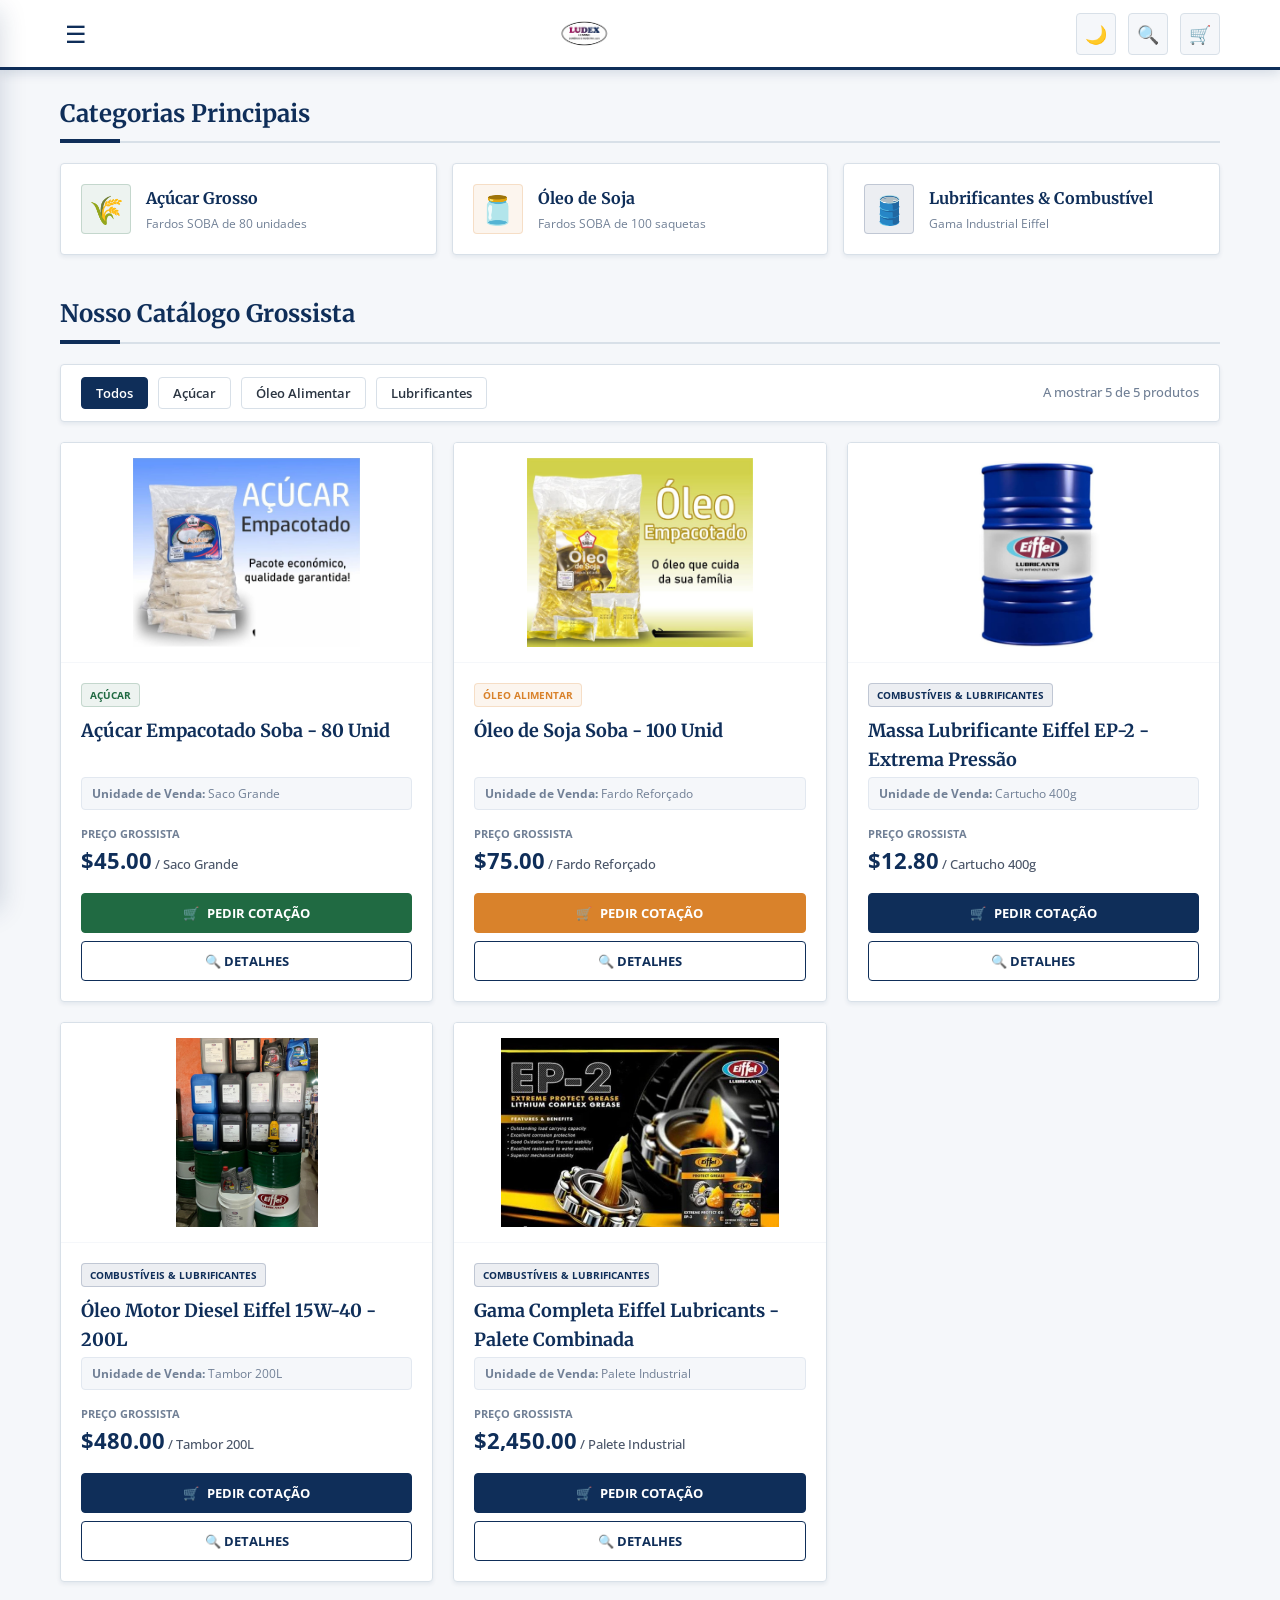
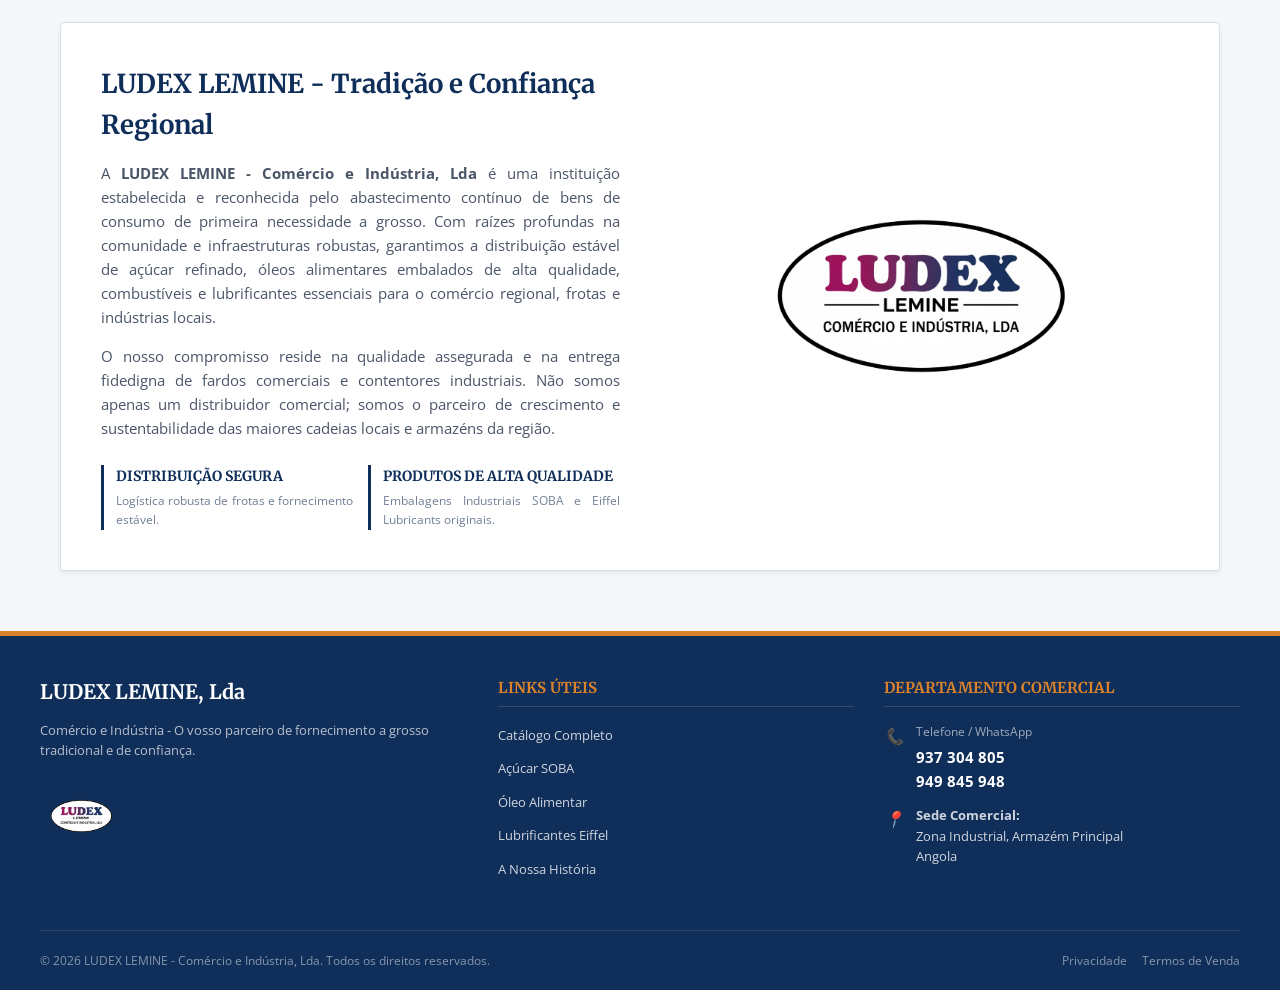
==== index.html @ e3681412 "Rename Index.html to index.html" ====
<!DOCTYPE html>
<html lang="pt">

<head>
    <meta charset="UTF-8">
    <meta name="viewport" content="width=device-width, initial-scale=1.0">
    <title>LUDEX LEMINE</title>
    <meta name="description" content="Catálogo grossista LUDEX LEMINE. Distribuidores regionais de açúcar SOBA, óleo alimentar, lubrificantes e combustíveis Eiffel em Angola.">
    <!-- Anti-flash: apply saved theme before CSS paints -->
    <script>(function(){var t=localStorage.getItem('ludex_theme'),d=window.matchMedia&&window.matchMedia('(prefers-color-scheme: dark)').matches;if(t==='dark'||(!t&&d))document.documentElement.setAttribute('data-theme','dark');}());</script>
    <link rel="stylesheet" href="index.css">
</head>

<body>

    <header id="mainHeader">
        <div class="header-bar">
            <button class="menu-trigger" id="menuTrigger" aria-label="Abrir Menu">
                ☰
            </button>
            <a href="#" class="logo-container" aria-label="LUDEX LEMINE Home">
                <img src="images/logo.png" alt="LUDEX LEMINE Logo">
            </a>
            <div class="header-actions">
                <button class="header-icon-btn theme-toggle-btn" id="headerThemeToggleBtn" aria-label="Mudar para Modo Escuro">🌙</button>
                <button class="header-icon-btn" id="searchToggleBtn" aria-label="Pesquisar">
                    🔍
                </button>
                <button class="inquiry-badge-btn" id="inquiryBadgeBtn" title="Ver pedido de cotação">
                    🛒 <span class="inquiry-count hidden" id="inquiryCountBadge">0</span>
                </button>
            </div>
        </div>
        <!-- Expandable Search Overlay -->
        <div class="search-overlay" id="searchOverlay">
            <form class="search-overlay-form" id="searchForm" onsubmit="return false;">
                <button type="button" class="search-back-btn" id="searchCloseBtn" aria-label="Fechar pesquisa">←</button>
                <input type="text" class="search-overlay-input" id="searchInput" placeholder="Pesquisar produtos..." autocomplete="off">
                <button type="submit" class="search-submit-btn" aria-label="Pesquisar">🔍</button>
            </form>
        </div>
    </header>

    <!-- NAV DRAWER OVERLAY -->
    <div class="nav-overlay" id="navOverlay"></div>
    <nav class="nav-drawer" id="navDrawer" aria-label="Navegação principal">
        <div class="drawer-header">
            <h3>Navegação</h3>
            <button class="close-btn" id="closeNavBtn" aria-label="Fechar menu">✕</button>
        </div>
        <ul class="nav-links">
            <li><a href="#catalogSection" onclick="setFilter('all');" class="active">Catálogo Completo</a></li>
            <li><a href="#catalogSection" onclick="setFilter('sugar');">Açúcar SOBA</a></li>
            <li><a href="#catalogSection" onclick="setFilter('oil');">Óleo Alimentar</a></li>
            <li><a href="#catalogSection" onclick="setFilter('fuel');">Lubrificantes Eiffel</a></li>
            <li><a href="#aboutSection">A Nossa História</a></li>
            <li><a href="#contactSection">Contactos</a></li>
        </ul>
        <div class="nav-theme-footer">
            <button class="theme-toggle-btn nav-theme-btn" aria-label="Mudar para Modo Escuro">🌙 Modo Escuro</button>
        </div>
    </nav>

    <main>
        <!-- TOP CATEGORIES SECTION -->
        <section class="top-categories-section" id="homeSection">
            <h2 class="section-title">Categorias Principais</h2>
            <div class="categories-grid">
                <div class="category-card sugar" data-category="sugar">
                    <div class="category-icon">🌾</div>
                    <div class="category-info">
                        <h3>Açúcar Grosso</h3>
                        <p>Fardos SOBA de 80 unidades</p>
                    </div>
                </div>
                <div class="category-card oil" data-category="oil">
                    <div class="category-icon">🫙</div>
                    <div class="category-info">
                        <h3>Óleo de Soja</h3>
                        <p>Fardos SOBA de 100 saquetas</p>
                    </div>
                </div>
                <div class="category-card fuel" data-category="fuel">
                    <div class="category-icon">🛢️</div>
                    <div class="category-info">
                        <h3>Lubrificantes & Combustível</h3>
                        <p>Gama Industrial Eiffel</p>
                    </div>
                </div>
            </div>
        </section>

        <!-- CATALOG SECTION -->
        <section id="catalogSection">
            <h2 class="section-title">Nosso Catálogo Grossista</h2>
            <div class="catalog-filter-bar">
                <div class="filter-group">
                    <button class="filter-btn active" data-filter="all">Todos</button>
                    <button class="filter-btn" data-filter="sugar">Açúcar</button>
                    <button class="filter-btn" data-filter="oil">Óleo Alimentar</button>
                    <button class="filter-btn" data-filter="fuel">Lubrificantes</button>
                </div>
                <div class="catalog-stats">
                    <span id="catalogStatsText">A mostrar 5 de 5 produtos</span>
                </div>
            </div>
            <div class="catalog-grid" id="catalogGrid">
                <!-- Products rendered by JS -->
            </div>
        </section>

        <!-- ABOUT US SECTION -->
        <section class="about-section" id="aboutSection">
            <div class="about-content">
                <h2>LUDEX LEMINE - Tradição e Confiança Regional</h2>
                <p>A <strong>LUDEX LEMINE - Comércio e Indústria, Lda</strong> é uma instituição estabelecida e reconhecida pelo abastecimento contínuo de bens de consumo de primeira necessidade a grosso. Com raízes profundas na comunidade e infraestruturas robustas, garantimos a distribuição estável de açúcar refinado, óleos alimentares embalados de alta qualidade, combustíveis e lubrificantes essenciais para o comércio regional, frotas e indústrias locais.</p>
                <p>O nosso compromisso reside na qualidade assegurada e na entrega fidedigna de fardos comerciais e contentores industriais. Não somos apenas um distribuidor comercial; somos o parceiro de crescimento e sustentabilidade das maiores cadeias locais e armazéns da região.</p>
                <div class="about-features">
                    <div class="feature-box">
                        <h4>Distribuição Segura</h4>
                        <p>Logística robusta de frotas e fornecimento estável.</p>
                    </div>
                    <div class="feature-box">
                        <h4>Produtos de Alta Qualidade</h4>
                        <p>Embalagens Industriais SOBA e Eiffel Lubricants originais.</p>
                    </div>
                </div>
            </div>
            <div class="about-image">
                <img src="images/logo.png" alt="Logótipo LUDEX LEMINE">
            </div>
        </section>
    </main>

    <!-- FOOTER -->
    <footer id="contactSection">
        <div class="footer-container">
            <!-- Column 1: Brand Info -->
            <div class="footer-brand">
                <h2>LUDEX LEMINE, Lda</h2>
                <p>Comércio e Indústria - O vosso parceiro de fornecimento a grosso tradicional e de confiança.</p>
                <img src="images/logo.png" alt="Logotipo LUDEX LEMINE"
                    style="height: 60px; object-fit: contain; margin-top: 10px;">
            </div>
            <!-- Column 2: Navigation Links -->
            <div>
                <h3 class="footer-section-title">Links Úteis</h3>
                <ul class="footer-links">
                    <li><a href="#catalogSection" onclick="setFilter('all');">Catálogo Completo</a></li>
                    <li><a href="#catalogSection" onclick="setFilter('sugar');">Açúcar SOBA</a></li>
                    <li><a href="#catalogSection" onclick="setFilter('oil');">Óleo Alimentar</a></li>
                    <li><a href="#catalogSection" onclick="setFilter('fuel');">Lubrificantes Eiffel</a></li>
                    <li><a href="#aboutSection">A Nossa História</a></li>
                </ul>
            </div>
            <!-- Column 3: Contacts (Tappable) -->
            <div>
                <h3 class="footer-section-title">Departamento Comercial</h3>
                <ul class="footer-contacts-list">
                    <li>
                        <i>📞</i>
                        <div>
                            <div style="font-size: 12px; color: rgba(255,255,255,0.6); margin-bottom: 4px;">Telefone / WhatsApp</div>
                            <a href="tel:937304805" class="footer-phone-link">937 304 805</a><br>
                            <a href="tel:949845948" class="footer-phone-link">949 845 948</a>
                        </div>
                    </li>
                    <li>
                        <i>📍</i>
                        <div>
                            <strong>Sede Comercial:</strong><br>
                            Zona Industrial, Armazém Principal<br>
                            Angola
                        </div>
                    </li>
                </ul>
            </div>
        </div>
        <!-- Footer Bottom Bar -->
        <div class="footer-bottom">
            <div>
                &copy; 2026 LUDEX LEMINE - Comércio e Indústria, Lda. Todos os direitos reservados.
            </div>
            <div class="footer-bottom-links">
                <a href="privacidade.html">Privacidade</a>
                <a href="termos.html">Termos de Venda</a>
            </div>
        </div>
    </footer>

    <!-- NAV DRAWER OVERLAY (inquiry) -->
    <div class="inquiry-drawer-overlay" id="inquiryDrawerOverlay"></div>
    <aside class="inquiry-drawer" id="inquiryDrawer" aria-label="Lista de pedido">
        <div class="drawer-header">
            <h3>🛒 Lista de Pedido</h3>
            <button class="close-btn" id="closeInquiryDrawerBtn" aria-label="Fechar">✕</button>
        </div>
        <div class="drawer-body">
            <p class="drawer-subtitle">Selecione os produtos e envie o seu pedido diretamente por WhatsApp.</p>
            <div class="inquiry-list-container" id="inquiryListContainer">
                <!-- Items rendered by JS -->
            </div>
            <div class="drawer-whatsapp-footer hidden" id="drawerWhatsappFooter">
                <div class="order-total-row" id="drawerTotalRow"></div>
                <button class="whatsapp-send-btn" onclick="sendOrderViaWhatsApp()">
                    <svg xmlns="http://www.w3.org/2000/svg" viewBox="0 0 24 24" fill="currentColor">
                        <path d="M17.472 14.382c-.297-.149-1.758-.867-2.03-.967-.273-.099-.471-.148-.67.15-.197.297-.767.966-.94 1.164-.173.199-.347.223-.644.075-.297-.15-1.255-.463-2.39-1.475-.883-.788-1.48-1.761-1.653-2.059-.173-.297-.018-.458.13-.606.134-.133.298-.347.446-.52.149-.174.198-.298.298-.497.099-.198.05-.371-.025-.52-.075-.149-.669-1.612-.916-2.207-.242-.579-.487-.5-.669-.51-.173-.008-.371-.01-.57-.01-.198 0-.52.074-.792.372-.272.297-1.04 1.016-1.04 2.479 0 1.462 1.065 2.875 1.213 3.074.149.198 2.096 3.2 5.077 4.487.709.306 1.262.489 1.694.625.712.227 1.36.195 1.871.118.571-.085 1.758-.719 2.006-1.413.248-.694.248-1.289.173-1.413-.074-.124-.272-.198-.57-.347m-5.421 7.403h-.004a9.87 9.87 0 01-5.031-1.378l-.361-.214-3.741.982.998-3.648-.235-.374a9.86 9.86 0 01-1.51-5.26c.001-5.45 4.436-9.884 9.888-9.884 2.64 0 5.122 1.03 6.988 2.898a9.825 9.825 0 012.893 6.994c-.003 5.45-4.437 9.884-9.885 9.884m8.413-18.297A11.815 11.815 0 0012.05 0C5.495 0 .16 5.335.157 11.892c0 2.096.547 4.142 1.588 5.945L.057 24l6.305-1.654a11.882 11.882 0 005.683 1.448h.005c6.554 0 11.89-5.335 11.893-11.893a11.821 11.821 0 00-3.48-8.413Z"/>
                    </svg>
                    Enviar Pedido por WhatsApp
                </button>
                <p class="drawer-whatsapp-note">Será redirecionado para o WhatsApp com o seu pedido pronto a enviar.</p>
            </div>
        </div>
    </aside>

    <!-- PRODUCT QUICK VIEW MODAL -->
    <div class="modal-overlay" id="modalOverlay">
        <div class="modal-window">
            <div class="modal-header">
                <h3 id="modalTitle">Nome do Produto</h3>
                <button class="close-btn" id="closeModalBtn" aria-label="Fechar">✕</button>
            </div>
            <div class="modal-body">
                <div class="modal-grid">
                    <div class="modal-gallery-container">
                        <div class="modal-main-image" id="modalMainImg">
                            <img src="" id="modalMainImgElem" alt="Produto">
                        </div>
                        <div class="modal-thumbnails" id="modalThumbnails"></div>
                    </div>
                    <div class="modal-info">
                        <span class="modal-category-tag" id="modalCategory">Categoria</span>
                        <p class="modal-desc" id="modalDesc">Descrição do produto...</p>

                        <table class="modal-specs-table">
                            <tbody id="modalSpecsBody">
                                <!-- Specs rows injected dynamically -->
                            </tbody>
                        </table>

                        <div class="modal-pricing-box">
                            <span class="modal-price-label">Preço Grossista</span>
                            <span class="modal-price-val" id="modalPriceVal">$0.00 <span id="modalPriceUnit"
                                    style="font-size: 13px; color: #4a5568;">/ Unidade</span></span>
                        </div>

                        <div class="modal-actions">
                            <button class="card-btn btn-accent-green" id="modalSubmitBtn">
                                🛒 Adicionar à Lista
                            </button>
                            <button class="card-btn btn-secondary"
                                onclick="document.getElementById('modalOverlay').classList.remove('active')">
                                Voltar
                            </button>
                        </div>
                    </div>
                </div>
            </div>
        </div>
    </div>

    <script src="theme.js"></script>
    <script src="index.js"></script>
</body>

</html>
---- index.css ----
@import url('https://fonts.googleapis.com/css2?family=Merriweather:ital,wght@0,300;0,400;0,700;1,300&family=Open+Sans:wght@300;400;500;600;700&display=swap');

:root {
    --color-primary: #0F2E59;       /* Deep Navy Blue */
    --color-secondary: #2B3542;     /* Charcoal Gray */
    --color-accent-gold: #D9822B;   /* Cautionary Gold */
    --color-accent-green: #206A42;  /* Forest Green */
    --color-bg-light: #F5F7FA;      /* Light Institutional Background */
    --color-white: #FFFFFF;
    --color-border: #D8E0E8;        /* Industrial grayish blue border */
    --color-border-dark: #A0B2C6;   /* Stronger border */
    --font-serif: 'Merriweather', Georgia, serif;
    --font-sans: 'Open Sans', Helvetica, Arial, sans-serif;
    --shadow-sm: 0 2px 4px rgba(15, 46, 89, 0.08);
    --shadow-md: 0 4px 10px rgba(15, 46, 89, 0.12);
    --shadow-lg: 0 10px 25px rgba(15, 46, 89, 0.18);
    --transition-smooth: all 0.25s cubic-bezier(0.4, 0, 0.2, 1);
    --border-radius: 4px;           /* Classic B2B traditional straight-edge styling */
    --max-width: 1200px;
}

/* Base Reset & Styles */
* {
    box-sizing: border-box;
    margin: 0;
    padding: 0;
}

body {
    font-family: var(--font-sans);
    background-color: var(--color-bg-light);
    color: var(--color-secondary);
    line-height: 1.6;
    padding-top: 75px; /* Space for sticky single-row header */
}

/* Headings */
h1, h2, h3, h4, h5, h6 {
    font-family: var(--font-serif);
    color: var(--color-primary);
    font-weight: 700;
}

p {
    color: #4A5568;
}

a {
    color: var(--color-primary);
    text-decoration: none;
    transition: var(--transition-smooth);
}

a:hover {
    color: var(--color-accent-gold);
}

button {
    font-family: var(--font-sans);
    cursor: pointer;
    border: none;
    background: none;
    transition: var(--transition-smooth);
}

/* Sticky Header styling (Compact Single-Row) */
header {
    position: fixed;
    top: 0;
    left: 0;
    right: 0;
    z-index: 1000;
    background-color: var(--color-white);
    border-bottom: 3px solid var(--color-primary);
    box-shadow: var(--shadow-md);
    height: 70px;
}

.header-bar {
    display: flex;
    justify-content: space-between;
    align-items: center;
    max-width: var(--max-width);
    margin: 0 auto;
    padding: 0 20px;
    height: 100%;
}

.menu-trigger {
    font-size: 24px;
    color: var(--color-primary);
    padding: 5px;
    display: flex;
    align-items: center;
}

.logo-container {
    height: 100%;
    display: flex;
    align-items: center;
    justify-content: center;
}

.logo-container img {
    height: 44px; /* Sleeker, more compact size */
    object-fit: contain;
}

.header-actions {
    display: flex;
    align-items: center;
    gap: 12px;
}

.header-icon-btn {
    font-size: 18px;
    color: var(--color-primary);
    padding: 8px;
    border: 1px solid var(--color-border);
    border-radius: var(--border-radius);
    background-color: var(--color-bg-light);
    display: flex;
    align-items: center;
    justify-content: center;
}

.header-icon-btn:hover {
    background-color: #E2E8F0;
}

.inquiry-badge-btn {
    position: relative;
    font-size: 18px;
    color: var(--color-primary);
    padding: 8px;
    border: 1px solid var(--color-border);
    border-radius: var(--border-radius);
    background-color: var(--color-bg-light);
    display: flex;
    align-items: center;
    justify-content: center;
}

.inquiry-badge-btn:hover {
    background-color: #E2E8F0;
}

.inquiry-count {
    position: absolute;
    top: -5px;
    right: -5px;
    background-color: var(--color-accent-gold);
    color: var(--color-white);
    font-size: 11px;
    font-weight: 700;
    width: 20px;
    height: 20px;
    border-radius: 50%;
    display: flex;
    align-items: center;
    justify-content: center;
    box-shadow: 0 2px 4px rgba(0,0,0,0.2);
}

/* Expandable Search Overlay styling */
.search-overlay {
    position: absolute;
    top: 0;
    left: 0;
    width: 100%;
    height: 100%;
    background-color: var(--color-primary);
    z-index: 1010;
    display: none;
    align-items: center;
    padding: 0 20px;
    animation: fadeIn 0.2s ease-out;
}

.search-overlay.active {
    display: flex;
}

.search-overlay-form {
    display: flex;
    align-items: center;
    width: 100%;
    max-width: var(--max-width);
    margin: 0 auto;
    gap: 15px;
}

.search-back-btn {
    font-size: 24px;
    color: var(--color-white);
    display: flex;
    align-items: center;
    justify-content: center;
    padding: 5px;
}

.search-overlay-input {
    flex-grow: 1;
    background: transparent;
    border: none;
    border-bottom: 2px solid rgba(255, 255, 255, 0.6);
    color: var(--color-white);
    font-size: 16px;
    padding: 6px 0;
    outline: none;
    font-family: var(--font-sans);
    transition: var(--transition-smooth);
}

.search-overlay-input:focus {
    border-bottom-color: var(--color-white);
}

.search-overlay-input::placeholder {
    color: rgba(255, 255, 255, 0.6);
}

.search-submit-btn {
    font-size: 18px;
    color: var(--color-white);
    padding: 5px;
    display: flex;
    align-items: center;
    justify-content: center;
}

/* Mobile Navigation Menu Drawer */
.nav-overlay {
    position: fixed;
    top: 0;
    left: 0;
    right: 0;
    bottom: 0;
    background-color: rgba(15, 46, 89, 0.6);
    backdrop-filter: blur(4px);
    z-index: 1999;
    opacity: 0;
    pointer-events: none;
    transition: var(--transition-smooth);
}

.nav-overlay.active {
    opacity: 1;
    pointer-events: auto;
}

.nav-drawer {
    position: fixed;
    top: 0;
    left: -300px;
    width: 300px;
    height: 100%;
    background-color: var(--color-white);
    z-index: 2000;
    box-shadow: var(--shadow-lg);
    display: flex;
    flex-direction: column;
    transition: var(--transition-smooth);
}

.nav-drawer.active {
    left: 0;
}

.drawer-header {
    padding: 20px;
    border-bottom: 2px solid var(--color-bg-light);
    display: flex;
    justify-content: space-between;
    align-items: center;
}

.drawer-header h3 {
    font-size: 18px;
}

.close-btn {
    font-size: 22px;
    color: var(--color-secondary);
    padding: 5px;
}

.close-btn:hover {
    color: var(--color-accent-gold);
}

.nav-links {
    list-style: none;
    padding: 20px 0;
}

.nav-links li a {
    display: block;
    padding: 12px 25px;
    font-size: 16px;
    font-weight: 600;
    border-left: 4px solid transparent;
    color: var(--color-secondary);
}

.nav-links li a:hover,
.nav-links li a.active {
    background-color: var(--color-bg-light);
    color: var(--color-primary);
    border-left-color: var(--color-primary);
}

/* Main Container Layout */
main {
    max-width: var(--max-width);
    margin: 0 auto;
    padding: 20px;
}

/* Top Categories Section */
.top-categories-section {
    margin-bottom: 40px;
}

.section-title {
    font-size: 24px;
    margin-bottom: 20px;
    position: relative;
    padding-bottom: 8px;
    border-bottom: 2px solid var(--color-border);
}

.section-title::after {
    content: '';
    position: absolute;
    bottom: -2px;
    left: 0;
    width: 60px;
    height: 4px;
    background-color: var(--color-primary);
}

.categories-grid {
    display: grid;
    grid-template-columns: 1fr;
    gap: 15px;
}

@media(min-width: 576px) {
    .categories-grid {
        grid-template-columns: repeat(3, 1fr);
    }
}

.category-card {
    background-color: var(--color-white);
    border: 1px solid var(--color-border);
    border-radius: var(--border-radius);
    padding: 20px;
    display: flex;
    align-items: center;
    gap: 15px;
    cursor: pointer;
    box-shadow: var(--shadow-sm);
    transition: var(--transition-smooth);
}

.category-card:hover {
    transform: translateY(-3px);
    box-shadow: var(--shadow-md);
    border-color: var(--color-border-dark);
}

.category-icon {
    font-size: 28px;
    width: 50px;
    height: 50px;
    border-radius: var(--border-radius);
    display: flex;
    align-items: center;
    justify-content: center;
    background-color: var(--color-bg-light);
    color: var(--color-primary);
    border: 1px solid var(--color-border);
}

.category-card.sugar .category-icon {
    color: var(--color-accent-green);
    background-color: rgba(32, 106, 66, 0.08);
    border-color: rgba(32, 106, 66, 0.2);
}

.category-card.oil .category-icon {
    color: var(--color-accent-gold);
    background-color: rgba(217, 130, 43, 0.08);
    border-color: rgba(217, 130, 43, 0.2);
}

.category-card.fuel .category-icon {
    color: var(--color-primary);
    background-color: rgba(15, 46, 89, 0.08);
    border-color: rgba(15, 46, 89, 0.2);
}

.category-info h3 {
    font-size: 16px;
    margin-bottom: 2px;
}

.category-info p {
    font-size: 12px;
    color: #718096;
}

/* Catalog Catalog Filter Bar */
.catalog-filter-bar {
    display: flex;
    flex-wrap: wrap;
    justify-content: space-between;
    align-items: center;
    gap: 15px;
    margin-bottom: 20px;
    background-color: var(--color-white);
    padding: 12px 20px;
    border: 1px solid var(--color-border);
    border-radius: var(--border-radius);
    box-shadow: var(--shadow-sm);
}

.filter-group {
    display: flex;
    flex-wrap: wrap;
    gap: 10px;
}

.filter-btn {
    padding: 6px 14px;
    font-size: 13px;
    font-weight: 600;
    border-radius: var(--border-radius);
    border: 1px solid var(--color-border);
    background-color: var(--color-white);
    color: var(--color-secondary);
}

.filter-btn:hover {
    background-color: var(--color-bg-light);
    border-color: var(--color-border-dark);
}

.filter-btn.active {
    background-color: var(--color-primary);
    color: var(--color-white);
    border-color: var(--color-primary);
}

.catalog-stats {
    font-size: 13px;
    color: #718096;
    font-weight: 500;
}

/* Product Catalog Grid Layout */
.catalog-grid {
    display: grid;
    grid-template-columns: 1fr;
    gap: 20px;
    margin-bottom: 40px;
}

@media(min-width: 576px) {
    .catalog-grid {
        grid-template-columns: repeat(2, 1fr);
    }
}

@media(min-width: 992px) {
    .catalog-grid {
        grid-template-columns: repeat(3, 1fr);
    }
}

/* Product Card Styling */
.product-card {
    background-color: var(--color-white);
    border: 1px solid var(--color-border);
    border-radius: var(--border-radius);
    overflow: hidden;
    display: flex;
    flex-direction: column;
    box-shadow: var(--shadow-sm);
    transition: var(--transition-smooth);
}

.product-card:hover {
    transform: translateY(-5px);
    box-shadow: var(--shadow-md);
    border-color: var(--color-border-dark);
}

.product-image-container {
    height: 220px;
    background-color: #FFFFFF;
    position: relative;
    padding: 15px;
    display: flex;
    align-items: center;
    justify-content: center;
    border-bottom: 1px solid var(--color-bg-light);
    overflow: hidden;
    cursor: pointer;
}

.product-image-container img {
    max-width: 100%;
    max-height: 100%;
    object-fit: contain;
    transition: var(--transition-smooth);
    pointer-events: none; /* Prevents browser Google Lens search overlays */
}

.product-card:hover .product-image-container img {
    transform: scale(1.04);
}

.product-category-tag {
    display: inline-block;
    align-self: flex-start;
    font-size: 10px;
    font-weight: 700;
    text-transform: uppercase;
    padding: 3px 8px;
    border-radius: var(--border-radius);
    background-color: var(--color-bg-light);
    color: var(--color-primary);
    border: 1px solid var(--color-border);
    margin-bottom: 10px;
}

.product-card.sugar .product-category-tag {
    color: var(--color-accent-green);
    background-color: rgba(32, 106, 66, 0.08);
    border-color: rgba(32, 106, 66, 0.2);
}

.product-card.oil .product-category-tag {
    color: var(--color-accent-gold);
    background-color: rgba(217, 130, 43, 0.08);
    border-color: rgba(217, 130, 43, 0.2);
}

.product-card.fuel .product-category-tag {
    color: var(--color-primary);
    background-color: rgba(15, 46, 89, 0.08);
    border-color: rgba(15, 46, 89, 0.2);
}

.product-details {
    padding: 20px;
    display: flex;
    flex-direction: column;
    flex-grow: 1;
}

.product-name {
    font-size: 18px;
    margin-bottom: 8px;
    cursor: pointer;
    display: -webkit-box;
    -webkit-line-clamp: 2;
    -webkit-box-orient: vertical;
    overflow: hidden;
    height: 52px;
}

.product-name:hover {
    color: var(--color-accent-gold);
}

.product-meta-row {
    display: flex;
    justify-content: space-between;
    font-size: 12px;
    color: #718096;
    margin-bottom: 15px;
    background-color: var(--color-bg-light);
    padding: 6px 10px;
    border-radius: var(--border-radius);
    border: 1px solid #E2E8F0;
}

.product-pricing {
    margin-top: auto;
    margin-bottom: 15px;
}

.product-price-label {
    font-size: 11px;
    text-transform: uppercase;
    color: #718096;
    font-weight: 700;
}

.product-price {
    font-size: 22px;
    font-weight: 700;
    color: var(--color-primary);
    font-family: var(--font-sans);
}

.product-price span {
    font-size: 13px;
    font-weight: 500;
    color: #4A5568;
}

.card-actions {
    display: grid;
    grid-template-columns: 1fr;
    gap: 8px;
}

.card-btn {
    padding: 10px;
    font-size: 13px;
    font-weight: 700;
    text-transform: uppercase;
    text-align: center;
    border-radius: var(--border-radius);
    display: flex;
    align-items: center;
    justify-content: center;
    gap: 8px;
}

.btn-primary {
    background-color: var(--color-primary);
    color: var(--color-white);
    border: 1px solid var(--color-primary);
}

.btn-primary:hover {
    background-color: #0b2240;
    border-color: #0b2240;
}

.btn-secondary {
    background-color: var(--color-white);
    color: var(--color-primary);
    border: 1px solid var(--color-primary);
}

.btn-secondary:hover {
    background-color: var(--color-bg-light);
}

.btn-accent {
    background-color: var(--color-accent-gold);
    color: var(--color-white);
    border: 1px solid var(--color-accent-gold);
}

.btn-accent:hover {
    background-color: #c06d1c;
    border-color: #c06d1c;
}

.btn-accent-green {
    background-color: var(--color-accent-green);
    color: var(--color-white);
    border: 1px solid var(--color-accent-green);
}

.btn-accent-green:hover {
    background-color: #175333;
    border-color: #175333;
}

/* About Us Section styling */
.about-section {
    background-color: var(--color-white);
    border: 1px solid var(--color-border);
    border-radius: var(--border-radius);
    padding: 30px 20px;
    margin-bottom: 40px;
    box-shadow: var(--shadow-sm);
}

@media(min-width: 768px) {
    .about-section {
        padding: 40px;
        display: flex;
        align-items: center;
        gap: 40px;
    }
}

.about-content {
    flex: 1;
}

.about-content h2 {
    font-size: 26px;
    margin-bottom: 15px;
}

.about-content p {
    margin-bottom: 15px;
    font-size: 15px;
    color: #4A5568;
    text-align: justify;
}

.about-features {
    display: grid;
    grid-template-columns: repeat(2, 1fr);
    gap: 15px;
    margin-top: 25px;
}

.feature-box {
    border-left: 3px solid var(--color-primary);
    padding-left: 12px;
}

.feature-box h4 {
    font-size: 14px;
    text-transform: uppercase;
    font-weight: 700;
    margin-bottom: 4px;
}

.feature-box p {
    font-size: 12px;
    color: #718096;
    margin: 0;
}

.about-image {
    flex: 1;
    display: none;
}

@media(min-width: 768px) {
    .about-image {
        display: flex;
        align-items: center;
        justify-content: center;
        height: 280px;
    }
}

.about-image img {
    max-width: 100%;
    max-height: 100%;
    object-fit: contain;
}

/* Quote Request Inquiry Drawer */
.inquiry-drawer-overlay {
    position: fixed;
    top: 0;
    left: 0;
    right: 0;
    bottom: 0;
    background-color: rgba(15, 46, 89, 0.6);
    backdrop-filter: blur(4px);
    z-index: 1999;
    opacity: 0;
    pointer-events: none;
    transition: var(--transition-smooth);
}

.inquiry-drawer-overlay.active {
    opacity: 1;
    pointer-events: auto;
}

.inquiry-drawer {
    position: fixed;
    top: 0;
    right: -100%;
    width: 100%;
    max-width: 500px;
    height: 100%;
    background-color: var(--color-white);
    z-index: 2000;
    box-shadow: var(--shadow-lg);
    display: flex;
    flex-direction: column;
    transition: var(--transition-smooth);
}

.inquiry-drawer.active {
    right: 0;
}

.drawer-body {
    padding: 20px;
    flex-grow: 1;
    overflow-y: auto;
    display: flex;
    flex-direction: column;
    gap: 20px;
}

.inquiry-list-container {
    border: 1px solid var(--color-border);
    border-radius: var(--border-radius);
    padding: 10px;
    max-height: 250px;
    overflow-y: auto;
    background-color: var(--color-bg-light);
}

.inquiry-empty-state {
    text-align: center;
    padding: 30px 10px;
    color: #718096;
}

.inquiry-empty-state i {
    font-size: 36px;
    color: var(--color-border-dark);
    margin-bottom: 10px;
}

.inquiry-item {
    display: flex;
    align-items: center;
    gap: 12px;
    padding: 10px;
    background-color: var(--color-white);
    border: 1px solid var(--color-border);
    border-radius: var(--border-radius);
    margin-bottom: 8px;
}

.inquiry-item:last-child {
    margin-bottom: 0;
}

.inquiry-item img {
    width: 50px;
    height: 50px;
    object-fit: contain;
    border: 1px solid var(--color-bg-light);
}

.inquiry-item-details {
    flex-grow: 1;
}

.inquiry-item-name {
    font-size: 13px;
    font-weight: 700;
    color: var(--color-primary);
}

.inquiry-item-price {
    font-size: 12px;
    color: #4A5568;
    margin-top: 2px;
}

.inquiry-qty-control {
    display: flex;
    align-items: center;
    border: 1px solid var(--color-border);
    border-radius: var(--border-radius);
    overflow: hidden;
    height: 28px;
    flex-shrink: 0;
}

.inquiry-qty-btn {
    width: 28px;
    height: 100%;
    background-color: var(--color-bg-light);
    font-size: 14px;
    display: flex;
    align-items: center;
    justify-content: center;
    flex-shrink: 0;
    user-select: none;
}

.inquiry-qty-btn:hover {
    background-color: #E2E8F0;
}

.inquiry-qty-val {
    width: 40px;
    height: 100%;
    text-align: center;
    font-size: 13px;
    font-weight: 700;
    border: none;
    border-left: 1px solid var(--color-border);
    border-right: 1px solid var(--color-border);
    outline: none;
    background: transparent;
    -moz-appearance: textfield;
    flex-shrink: 0;
}

.inquiry-qty-val::-webkit-outer-spin-button,
.inquiry-qty-val::-webkit-inner-spin-button {
    -webkit-appearance: none;
    margin: 0;
}

.inquiry-remove-btn {
    font-size: 16px;
    color: #E53E3E;
    padding: 5px;
}

.inquiry-remove-btn:hover {
    color: #C53030;
}

/* WhatsApp Send Footer */
.drawer-subtitle {
    font-size: 13px;
    color: #718096;
    margin-bottom: 15px;
    padding-bottom: 12px;
    border-bottom: 1px solid var(--color-border);
}

.drawer-whatsapp-footer {
    position: sticky;
    bottom: 0;
    background: var(--color-white);
    padding: 15px 0 0 0;
    border-top: 1px solid var(--color-border);
    margin-top: 15px;
}

.order-total-row {
    display: flex;
    justify-content: space-between;
    font-size: 12px;
    font-weight: 700;
    color: #718096;
    text-transform: uppercase;
    letter-spacing: 0.5px;
    padding: 8px 0;
    margin-bottom: 10px;
}

.whatsapp-send-btn {
    width: 100%;
    display: flex;
    align-items: center;
    justify-content: center;
    gap: 10px;
    padding: 14px 20px;
    background-color: #25D366;
    color: white;
    font-size: 15px;
    font-weight: 700;
    border: none;
    border-radius: var(--border-radius);
    cursor: pointer;
    transition: var(--transition-smooth);
    font-family: var(--font-sans);
    box-shadow: 0 4px 12px rgba(37, 211, 102, 0.35);
}

.whatsapp-send-btn:hover {
    background-color: #1ebe5c;
    transform: translateY(-1px);
    box-shadow: 0 6px 16px rgba(37, 211, 102, 0.45);
}

.whatsapp-send-btn:active {
    transform: translateY(0);
}

.whatsapp-send-btn svg {
    width: 22px;
    height: 22px;
    flex-shrink: 0;
}

.drawer-whatsapp-note {
    text-align: center;
    font-size: 11px;
    color: #a0aec0;
    margin-top: 8px;
    padding-bottom: 5px;
}

/* Success View for Inquiry Submission */
.inquiry-success-view {
    text-align: center;
    padding: 40px 20px;
    display: flex;
    flex-direction: column;
    align-items: center;
    justify-content: center;
    gap: 15px;
    height: 100%;
}

.success-icon {
    width: 64px;
    height: 64px;
    border-radius: 50%;
    background-color: rgba(32, 106, 66, 0.1);
    color: var(--color-accent-green);
    display: flex;
    align-items: center;
    justify-content: center;
    font-size: 32px;
    border: 2px solid var(--color-accent-green);
}

.success-copy-box {
    border: 1px solid var(--color-border);
    border-radius: var(--border-radius);
    padding: 15px;
    background-color: var(--color-bg-light);
    font-size: 13px;
    text-align: left;
    white-space: pre-line;
    max-height: 200px;
    overflow-y: auto;
    width: 100%;
    margin-top: 10px;
    font-family: monospace;
}

/* Quick View Modal styling */
.modal-overlay {
    position: fixed;
    top: 0;
    left: 0;
    right: 0;
    bottom: 0;
    background-color: rgba(15, 46, 89, 0.6);
    backdrop-filter: blur(4px);
    z-index: 1999;
    opacity: 0;
    pointer-events: none;
    display: flex;
    align-items: center;
    justify-content: center;
    transition: var(--transition-smooth);
}

.modal-overlay.active {
    opacity: 1;
    pointer-events: auto;
}

.modal-window {
    background-color: var(--color-white);
    width: 95%;
    max-width: 800px;
    max-height: 90vh;
    border-radius: var(--border-radius);
    box-shadow: var(--shadow-lg);
    display: flex;
    flex-direction: column;
    overflow: hidden;
    transform: translateY(30px);
    transition: var(--transition-smooth);
    border: 1px solid var(--color-border);
}

.modal-overlay.active .modal-window {
    transform: translateY(0);
}

.modal-header {
    padding: 15px 20px;
    border-bottom: 1px solid var(--color-border);
    display: flex;
    justify-content: space-between;
    align-items: center;
}

.modal-header h3 {
    font-size: 18px;
}

.modal-body {
    padding: 20px;
    overflow-y: auto;
}

@media(min-width: 768px) {
    .modal-grid {
        display: grid;
        grid-template-columns: 1fr 1.2fr;
        gap: 25px;
    }
}

.modal-gallery-container {
    display: flex;
    flex-direction: column;
    gap: 10px;
    margin-bottom: 20px;
}

@media(min-width: 768px) {
    .modal-gallery-container {
        margin-bottom: 0;
    }
}

.modal-main-image {
    height: 250px;
    border: 1px solid var(--color-border);
    border-radius: var(--border-radius);
    display: flex;
    align-items: center;
    justify-content: center;
    background-color: #FFFFFF;
    padding: 10px;
}

.modal-main-image img {
    max-width: 100%;
    max-height: 100%;
    object-fit: contain;
    pointer-events: none; /* Prevents browser Google Lens search overlays */
}

.modal-thumbnails {
    display: flex;
    gap: 8px;
    justify-content: center;
}

.modal-thumb {
    width: 60px;
    height: 60px;
    border: 1px solid var(--color-border);
    border-radius: var(--border-radius);
    padding: 3px;
    background-color: #FFFFFF;
    cursor: pointer;
    display: flex;
    align-items: center;
    justify-content: center;
    opacity: 0.6;
    transition: var(--transition-smooth);
}

.modal-thumb:hover,
.modal-thumb.active {
    opacity: 1;
    border-color: var(--color-primary);
}

.modal-thumb img {
    max-width: 100%;
    max-height: 100%;
    object-fit: contain;
    pointer-events: none;
}

.modal-info {
    display: flex;
    flex-direction: column;
    gap: 15px;
}

.modal-product-name {
    font-size: 22px;
}

.modal-category-tag {
    display: inline-block;
    align-self: flex-start;
    font-size: 11px;
    font-weight: 700;
    text-transform: uppercase;
    padding: 3px 10px;
    border-radius: var(--border-radius);
    background-color: var(--color-bg-light);
    color: var(--color-primary);
    border: 1px solid var(--color-border);
}

.modal-desc {
    font-size: 14px;
    color: #4A5568;
}

.modal-specs-table {
    border-collapse: collapse;
    width: 100%;
    margin: 10px 0;
    font-size: 13px;
}

.modal-specs-table th,
.modal-specs-table td {
    padding: 8px 12px;
    text-align: left;
    border-bottom: 1px solid var(--color-border);
}

.modal-specs-table th {
    background-color: var(--color-bg-light);
    color: var(--color-primary);
    font-weight: 700;
    width: 40%;
}

.modal-specs-table tr:hover {
    background-color: #F8FAFC;
}

.modal-moq-info {
    display: flex;
    align-items: center;
    gap: 8px;
    padding: 8px 15px;
    background-color: rgba(217, 130, 43, 0.08);
    border: 1px solid rgba(217, 130, 43, 0.2);
    border-radius: var(--border-radius);
    font-size: 13px;
    font-weight: 600;
    color: #9A5A1B;
}

.modal-moq-info i {
    color: var(--color-accent-gold);
    font-size: 16px;
}

.modal-pricing-box {
    background-color: var(--color-bg-light);
    padding: 15px;
    border-radius: var(--border-radius);
    border: 1px solid var(--color-border);
    display: flex;
    justify-content: space-between;
    align-items: center;
}

.modal-price-label {
    font-size: 12px;
    text-transform: uppercase;
    color: #718096;
    font-weight: 700;
}

.modal-price-val {
    font-size: 26px;
    font-weight: 700;
    color: var(--color-primary);
}

.modal-actions {
    display: grid;
    grid-template-columns: 1fr;
    gap: 10px;
}

@media(min-width: 480px) {
    .modal-actions {
        grid-template-columns: repeat(2, 1fr);
    }
}

/* Footer Section Styling */
footer {
    background-color: var(--color-primary);
    color: var(--color-white);
    padding: 40px 20px 20px 20px;
    border-top: 5px solid var(--color-accent-gold);
}

.footer-container {
    max-width: var(--max-width);
    margin: 0 auto;
    display: grid;
    grid-template-columns: 1fr;
    gap: 30px;
    margin-bottom: 40px;
}

@media(min-width: 768px) {
    .footer-container {
        grid-template-columns: 1.2fr 1fr 1fr;
    }
}

.footer-brand h2 {
    color: var(--color-white);
    font-size: 20px;
    margin-bottom: 12px;
}

.footer-brand p {
    color: rgba(255,255,255,0.7);
    font-size: 13px;
    margin-bottom: 15px;
}

.footer-brand img {
    /* Logo has transparent bg — colors display naturally on navy */
    max-width: 180px;
    height: auto;
    margin-top: 5px;
}

.footer-section-title {
    color: var(--color-accent-gold);
    font-size: 15px;
    text-transform: uppercase;
    margin-bottom: 15px;
    position: relative;
    padding-bottom: 6px;
    border-bottom: 1px solid rgba(255, 255, 255, 0.15);
}

.footer-links {
    list-style: none;
}

.footer-links li {
    margin-bottom: 8px;
}

.footer-links li a {
    color: rgba(255,255,255,0.8);
    font-size: 13px;
}

.footer-links li a:hover {
    color: var(--color-accent-gold);
    padding-left: 4px;
}

.footer-contacts-list {
    list-style: none;
}

.footer-contacts-list li {
    display: flex;
    align-items: flex-start;
    gap: 12px;
    font-size: 13px;
    color: rgba(255,255,255,0.8);
    margin-bottom: 12px;
}

.footer-contacts-list li i {
    color: var(--color-accent-gold);
    font-size: 16px;
    margin-top: 2px;
}

.footer-phone-link {
    color: var(--color-white);
    font-size: 15px;
    font-weight: 700;
}

.footer-phone-link:hover {
    color: var(--color-accent-gold);
}

.footer-bottom {
    max-width: var(--max-width);
    margin: 0 auto;
    padding-top: 20px;
    border-top: 1px solid rgba(255, 255, 255, 0.1);
    display: flex;
    flex-direction: column;
    align-items: center;
    gap: 10px;
    font-size: 12px;
    color: rgba(255,255,255,0.5);
}

@media(min-width: 576px) {
    .footer-bottom {
        flex-direction: row;
        justify-content: space-between;
    }
}

.footer-bottom-links {
    display: flex;
    gap: 15px;
}

.footer-bottom-links a {
    color: rgba(255,255,255,0.5);
}

.footer-bottom-links a:hover {
    color: var(--color-accent-gold);
}

/* Responsive Overrides & Helper Classes */
.hidden {
    display: none !important;
}

.text-center {
    text-align: center;
}

/* Animations */
@keyframes fadeIn {
    from { opacity: 0; }
    to { opacity: 1; }
}

@keyframes slideUp {
    from { transform: translateY(20px); opacity: 0; }
    to { transform: translateY(0); opacity: 1; }
}

@keyframes badgePulse {
    0%   { transform: scale(1); border-color: var(--color-border); }
    50%  { transform: scale(1.2); border-color: var(--color-accent-gold); box-shadow: 0 0 0 3px rgba(217, 130, 43, 0.25); }
    100% { transform: scale(1); border-color: var(--color-border); }
}

.fade-in {
    animation: fadeIn 0.25s ease-out forwards;
}

.slide-up {
    animation: slideUp 0.3s cubic-bezier(0.4, 0, 0.2, 1) forwards;
}

.badge-pulse {
    animation: badgePulse 0.4s cubic-bezier(0.4, 0, 0.2, 1) forwards;
}

/* ===================================================
   THEME TOGGLE BUTTON STYLES
   =================================================== */

.theme-toggle-btn {
    cursor: pointer;
    display: flex;
    align-items: center;
    justify-content: center;
    transition: var(--transition-smooth);
}

/* Theme button inside .simple-header on legal pages */
.simple-header-theme-btn {
    position: absolute;
    right: 20px;
    top: 50%;
    transform: translateY(-50%);
    background: rgba(255, 255, 255, 0.15);
    border: 1px solid rgba(255, 255, 255, 0.3);
    border-radius: 50%;
    width: 38px;
    height: 38px;
    color: white;
    font-size: 16px;
    padding: 0;
    flex-shrink: 0;
}

.simple-header-theme-btn:hover {
    background: rgba(255, 255, 255, 0.28);
    transform: translateY(-50%) scale(1.07);
}

/* Theme toggle section at the bottom of the nav sidebar */
.nav-theme-footer {
    margin-top: auto;
    border-top: 1px solid var(--color-border);
    padding: 5px 0;
}

.nav-theme-btn {
    width: 100%;
    text-align: left;
    padding: 14px 25px;
    font-size: 15px;
    font-weight: 600;
    color: var(--color-secondary);
    background: none;
    border: none;
    display: flex;
    align-items: center;
    gap: 10px;
    justify-content: flex-start;
}

.nav-theme-btn:hover {
    background-color: var(--color-bg-light);
    color: var(--color-primary);
}

/* ===================================================
   DARK MODE OVERRIDES  [data-theme="dark"]
   =================================================== */

html[data-theme="dark"] {
    --color-secondary:    #CBD5E1;
    --color-bg-light:     #0F172A;
    --color-white:        #1E293B;
    --color-border:       #334155;
    --color-border-dark:  #475569;
    --shadow-sm:  0 2px 4px rgba(0, 0, 0, 0.40);
    --shadow-md:  0 4px 12px rgba(0, 0, 0, 0.50);
    --shadow-lg:  0 10px 30px rgba(0, 0, 0, 0.65);
}

/* --- Base --- */
html[data-theme="dark"] body {
    background-color: #0F172A;
    color: #CBD5E1;
}

html[data-theme="dark"] p {
    color: #94A3B8;
}

/* Headings — override navy --color-primary that would be invisible on dark bg */
html[data-theme="dark"] h1,
html[data-theme="dark"] h2,
html[data-theme="dark"] h3,
html[data-theme="dark"] h4,
html[data-theme="dark"] h5,
html[data-theme="dark"] h6 {
    color: #93C5FD;
}

/* Footer + simple-header headings stay white on their dark navy background */
html[data-theme="dark"] footer h1,
html[data-theme="dark"] footer h2,
html[data-theme="dark"] footer h3 {
    color: white;
}

/* Drawer & modal titles — neutral light, not blue */
html[data-theme="dark"] .drawer-header h3,
html[data-theme="dark"] .modal-header h3 {
    color: #E2E8F0;
}

/* Links */
html[data-theme="dark"] a {
    color: #93C5FD;
}
html[data-theme="dark"] a:hover {
    color: var(--color-accent-gold);
}

/* Footer links keep their own white treatment */
html[data-theme="dark"] footer a,
html[data-theme="dark"] .footer-links li a {
    color: rgba(255, 255, 255, 0.8);
}
html[data-theme="dark"] footer a:hover,
html[data-theme="dark"] .footer-links li a:hover {
    color: var(--color-accent-gold);
}
html[data-theme="dark"] .footer-phone-link {
    color: white;
}
html[data-theme="dark"] .footer-phone-link:hover {
    color: var(--color-accent-gold);
}

/* --- Header --- */
html[data-theme="dark"] header {
    background-color: #1E293B;
    border-bottom-color: #334155;
    box-shadow: 0 2px 8px rgba(0, 0, 0, 0.5);
}

html[data-theme="dark"] .menu-trigger {
    color: #CBD5E1;
}

html[data-theme="dark"] .header-icon-btn,
html[data-theme="dark"] .inquiry-badge-btn {
    background-color: #263347;
    border-color: #334155;
    color: #CBD5E1;
}
html[data-theme="dark"] .header-icon-btn:hover,
html[data-theme="dark"] .inquiry-badge-btn:hover {
    background-color: #334155;
}

/* --- Navigation Drawer --- */
html[data-theme="dark"] .nav-drawer {
    background-color: #1E293B;
}
html[data-theme="dark"] .drawer-header {
    border-bottom-color: #334155;
}
html[data-theme="dark"] .nav-links li a {
    color: #CBD5E1;
}
html[data-theme="dark"] .nav-links li a:hover,
html[data-theme="dark"] .nav-links li a.active {
    background-color: #0F172A;
    color: #93C5FD;
    border-left-color: #93C5FD;
}
html[data-theme="dark"] .nav-theme-footer {
    border-top-color: #334155;
}
html[data-theme="dark"] .nav-theme-btn {
    color: #94A3B8;
}
html[data-theme="dark"] .nav-theme-btn:hover {
    background-color: #0F172A;
    color: #93C5FD;
}

/* --- Section titles --- */
html[data-theme="dark"] .section-title {
    border-bottom-color: #334155;
}
html[data-theme="dark"] .section-title::after {
    background-color: #60A5FA;
}

/* --- Category Cards --- */
html[data-theme="dark"] .category-icon {
    background-color: #0F172A;
    border-color: #334155;
}
html[data-theme="dark"] .category-card.sugar .category-icon {
    background-color: rgba(32, 106, 66, 0.18);
    border-color: rgba(32, 106, 66, 0.35);
}
html[data-theme="dark"] .category-card.oil .category-icon {
    background-color: rgba(217, 130, 43, 0.14);
    border-color: rgba(217, 130, 43, 0.28);
}
html[data-theme="dark"] .category-card.fuel .category-icon {
    background-color: rgba(96, 165, 250, 0.14);
    border-color: rgba(96, 165, 250, 0.28);
    color: #93C5FD;
}
html[data-theme="dark"] .category-info p {
    color: #64748B;
}

/* --- Filter Bar --- */
html[data-theme="dark"] .filter-btn {
    background-color: #1E293B;
    color: #94A3B8;
    border-color: #334155;
}
html[data-theme="dark"] .filter-btn:hover {
    background-color: #0F172A;
    border-color: #475569;
    color: #CBD5E1;
}
html[data-theme="dark"] .filter-btn.active {
    background-color: #1D4ED8;
    border-color: #1D4ED8;
    color: white;
}
html[data-theme="dark"] .catalog-stats {
    color: #64748B;
}

/* --- Product Cards --- */
/* Keep image background near-white for product photo clarity */
html[data-theme="dark"] .product-image-container {
    background-color: #f1f5f9;
    border-bottom-color: #334155;
}

html[data-theme="dark"] .product-category-tag {
    background-color: #0F172A;
    border-color: #334155;
    color: #93C5FD;
}
html[data-theme="dark"] .product-card.sugar .product-category-tag {
    background-color: rgba(32, 106, 66, 0.20);
    border-color: rgba(32, 106, 66, 0.38);
    color: #6EE7B7;
}
html[data-theme="dark"] .product-card.oil .product-category-tag {
    background-color: rgba(217, 130, 43, 0.16);
    border-color: rgba(217, 130, 43, 0.32);
    color: var(--color-accent-gold);
}
html[data-theme="dark"] .product-card.fuel .product-category-tag {
    background-color: rgba(96, 165, 250, 0.14);
    border-color: rgba(96, 165, 250, 0.28);
    color: #93C5FD;
}

html[data-theme="dark"] .product-name {
    color: #E2E8F0;
}
html[data-theme="dark"] .product-name:hover {
    color: var(--color-accent-gold);
}

html[data-theme="dark"] .product-meta-row {
    background-color: #0F172A;
    border-color: #334155;
    color: #64748B;
}

html[data-theme="dark"] .product-price-label {
    color: #64748B;
}
html[data-theme="dark"] .product-price {
    color: #93C5FD;
}
html[data-theme="dark"] .product-price span {
    color: #94A3B8;
}

/* --- Buttons --- */
html[data-theme="dark"] .btn-primary {
    background-color: #1D4ED8;
    border-color: #1D4ED8;
}
html[data-theme="dark"] .btn-primary:hover {
    background-color: #1E40AF;
    border-color: #1E40AF;
}
html[data-theme="dark"] .btn-secondary {
    background-color: transparent;
    color: #93C5FD;
    border-color: #475569;
}
html[data-theme="dark"] .btn-secondary:hover {
    background-color: #0F172A;
    color: #93C5FD;
}

/* --- About Section --- */
html[data-theme="dark"] .about-section {
    border-color: #334155;
}
html[data-theme="dark"] .about-content p {
    color: #94A3B8;
}
html[data-theme="dark"] .feature-box {
    border-left-color: #60A5FA;
}
html[data-theme="dark"] .feature-box h4 {
    color: #93C5FD;
}
html[data-theme="dark"] .feature-box p {
    color: #64748B;
}

/* --- Inquiry Drawer --- */
html[data-theme="dark"] .inquiry-drawer {
    background-color: #1E293B;
}
html[data-theme="dark"] .inquiry-list-container {
    background-color: #0F172A;
    border-color: #334155;
}
html[data-theme="dark"] .inquiry-empty-state {
    color: #64748B;
}
html[data-theme="dark"] .inquiry-item {
    background-color: #1E293B;
    border-color: #334155;
}
html[data-theme="dark"] .inquiry-item-name {
    color: #93C5FD;
}
html[data-theme="dark"] .inquiry-item-price {
    color: #94A3B8;
}
html[data-theme="dark"] .inquiry-qty-control {
    border-color: #334155;
}
html[data-theme="dark"] .inquiry-qty-btn {
    background-color: #0F172A;
    color: #CBD5E1;
}
html[data-theme="dark"] .inquiry-qty-btn:hover {
    background-color: #334155;
}
html[data-theme="dark"] .inquiry-qty-val {
    background-color: transparent;
    color: #E2E8F0;
    border-color: #334155;
}
html[data-theme="dark"] .drawer-subtitle {
    color: #64748B;
    border-bottom-color: #334155;
}
html[data-theme="dark"] .drawer-whatsapp-footer {
    background-color: #1E293B;
    border-top-color: #334155;
}
html[data-theme="dark"] .order-total-row {
    color: #64748B;
}
html[data-theme="dark"] .drawer-whatsapp-note {
    color: #475569;
}

/* --- Quick View Modal --- */
html[data-theme="dark"] .modal-window {
    background-color: #1E293B;
    border-color: #334155;
}
html[data-theme="dark"] .modal-header {
    border-bottom-color: #334155;
}
html[data-theme="dark"] .modal-product-name {
    color: #E2E8F0;
}
html[data-theme="dark"] .modal-main-image {
    background-color: #f1f5f9;
    border-color: #334155;
}
html[data-theme="dark"] .modal-thumb {
    background-color: #f1f5f9;
    border-color: #334155;
}
html[data-theme="dark"] .modal-thumb.active,
html[data-theme="dark"] .modal-thumb:hover {
    border-color: #60A5FA;
}
html[data-theme="dark"] .modal-desc {
    color: #94A3B8;
}
html[data-theme="dark"] .modal-category-tag {
    background-color: #0F172A;
    border-color: #334155;
    color: #93C5FD;
}
html[data-theme="dark"] .modal-specs-table th {
    background-color: #0F172A;
    color: #93C5FD;
}
html[data-theme="dark"] .modal-specs-table td {
    color: #94A3B8;
}
html[data-theme="dark"] .modal-specs-table th,
html[data-theme="dark"] .modal-specs-table td {
    border-bottom-color: #334155;
}
html[data-theme="dark"] .modal-specs-table tr:hover {
    background-color: #263347;
}
html[data-theme="dark"] .modal-pricing-box {
    background-color: #0F172A;
    border-color: #334155;
}
html[data-theme="dark"] .modal-price-label {
    color: #64748B;
}
html[data-theme="dark"] .modal-price-val {
    color: #93C5FD;
}
html[data-theme="dark"] .modal-moq-info {
    background-color: rgba(217, 130, 43, 0.12);
    border-color: rgba(217, 130, 43, 0.28);
    color: #D9822B;
}
html[data-theme="dark"] .success-copy-box {
    background-color: #0F172A;
    border-color: #334155;
    color: #94A3B8;
}
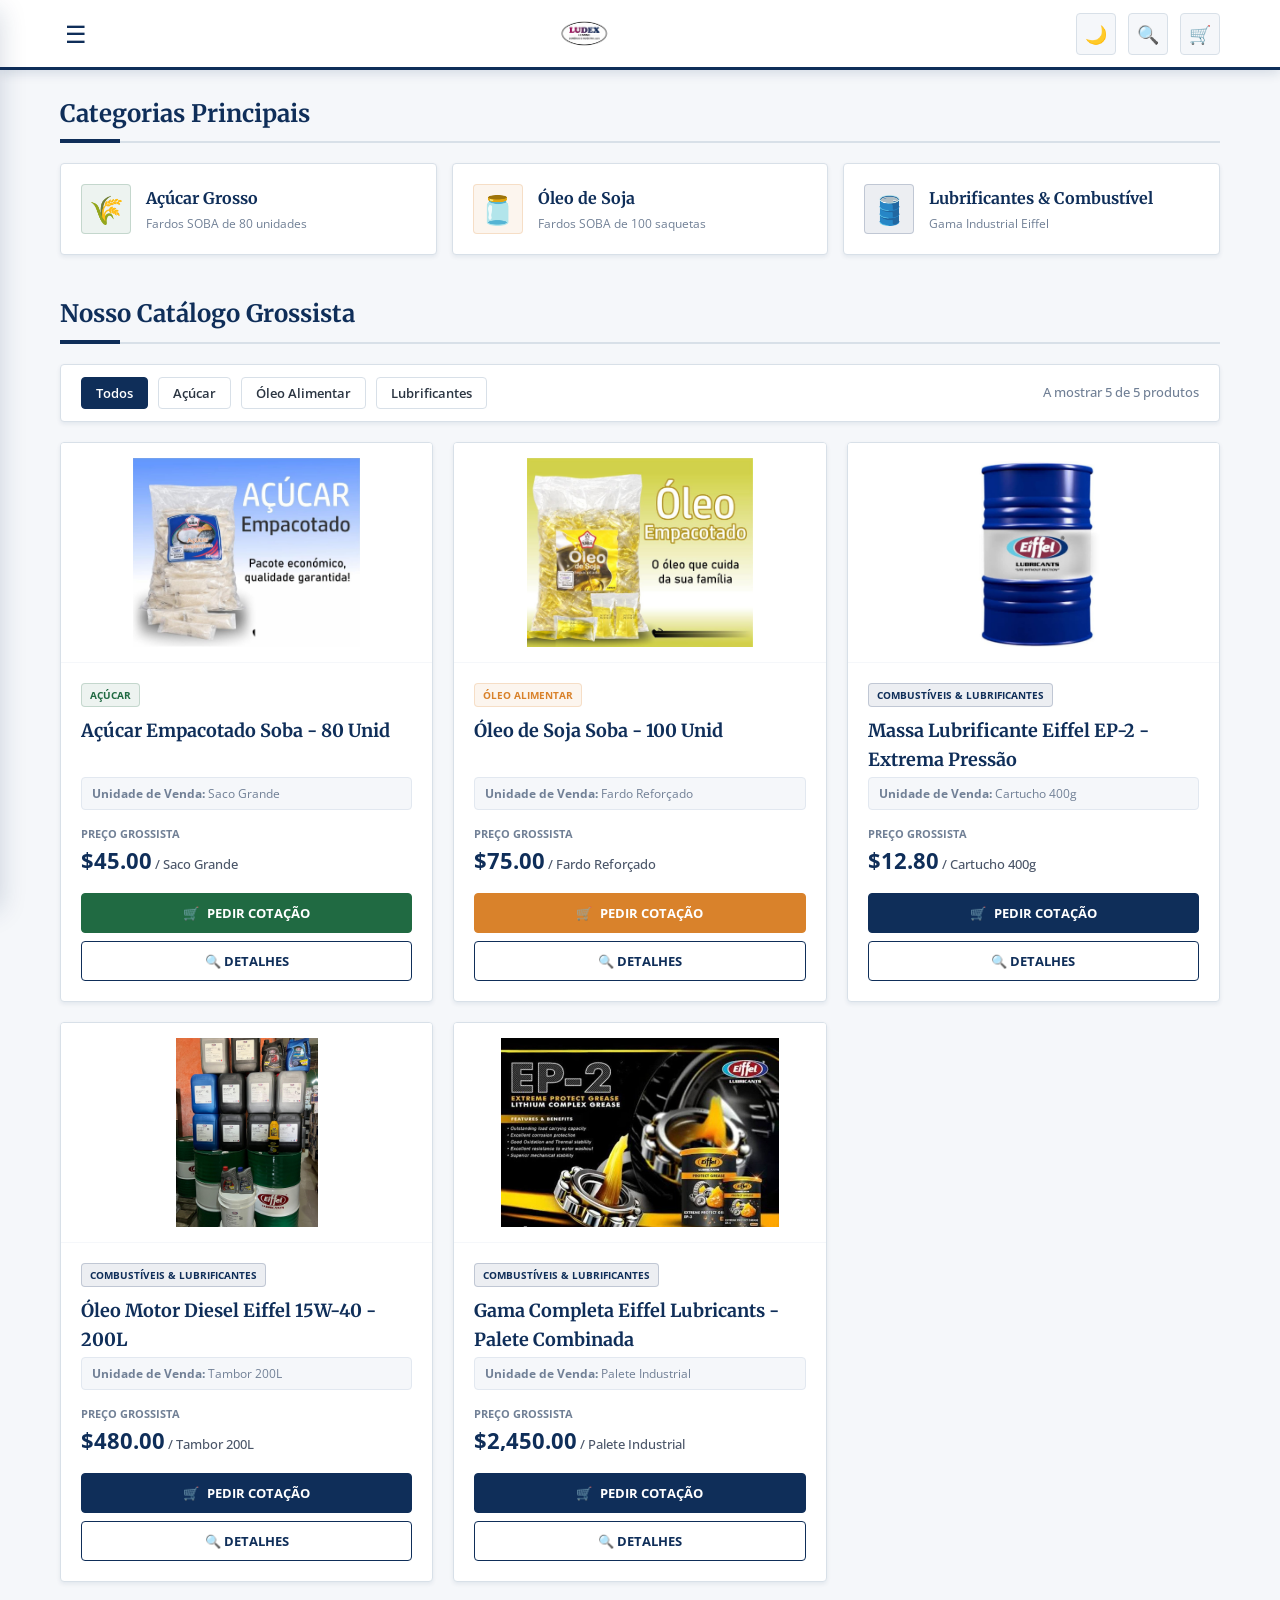
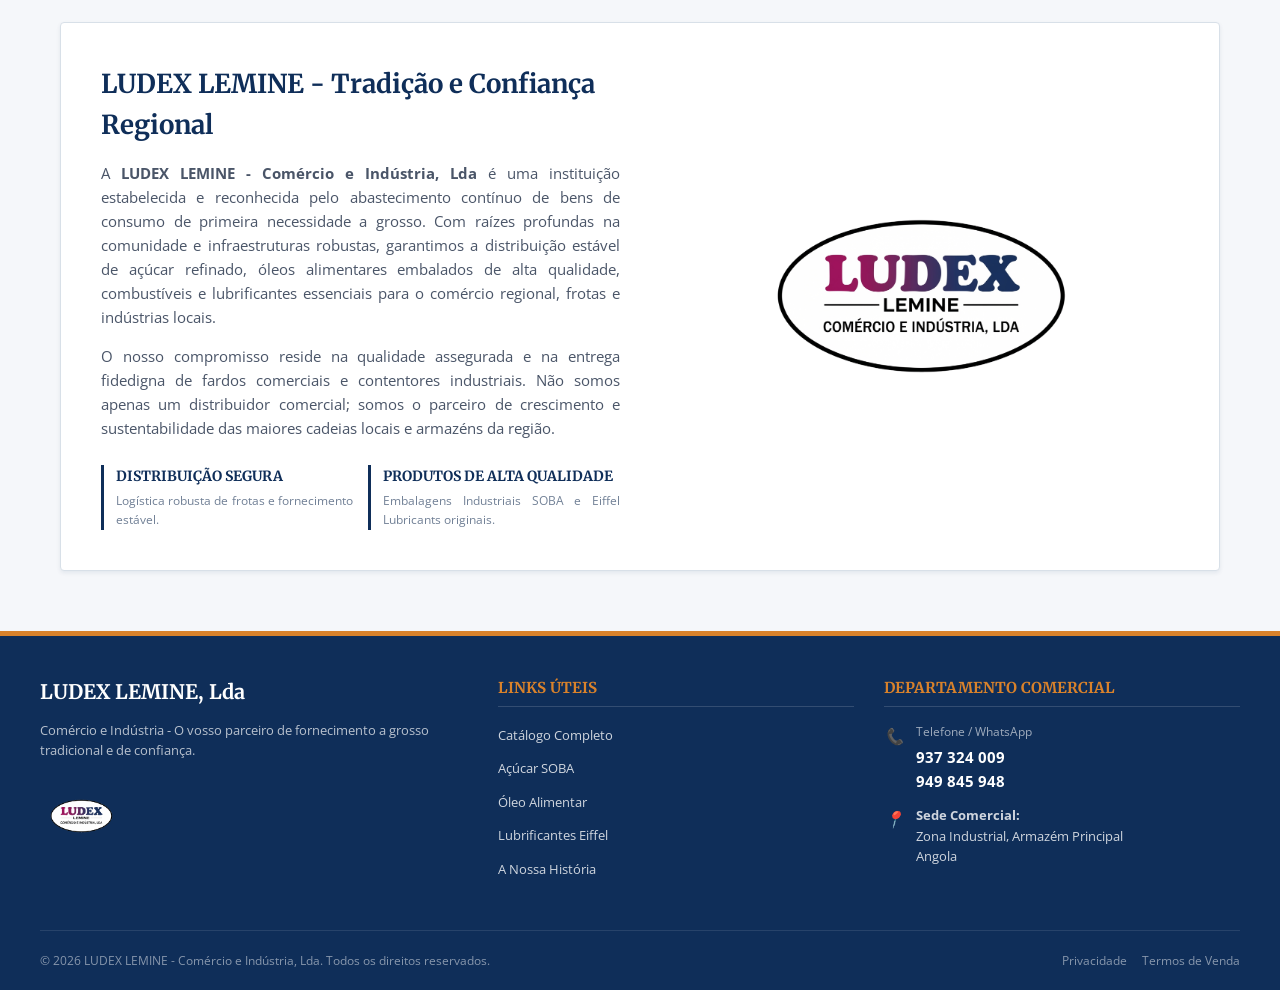
==== commit 2578bebf: "Update phone number in footer section" ====
--- a/index.html
+++ b/index.html
@@ -161,7 +161,7 @@
                         <i>📞</i>
                         <div>
                             <div style="font-size: 12px; color: rgba(255,255,255,0.6); margin-bottom: 4px;">Telefone / WhatsApp</div>
-                            <a href="tel:937304805" class="footer-phone-link">937 304 805</a><br>
+                            <a href="tel:937304805" class="footer-phone-link">937 324 009</a><br>
                             <a href="tel:949845948" class="footer-phone-link">949 845 948</a>
                         </div>
                     </li>
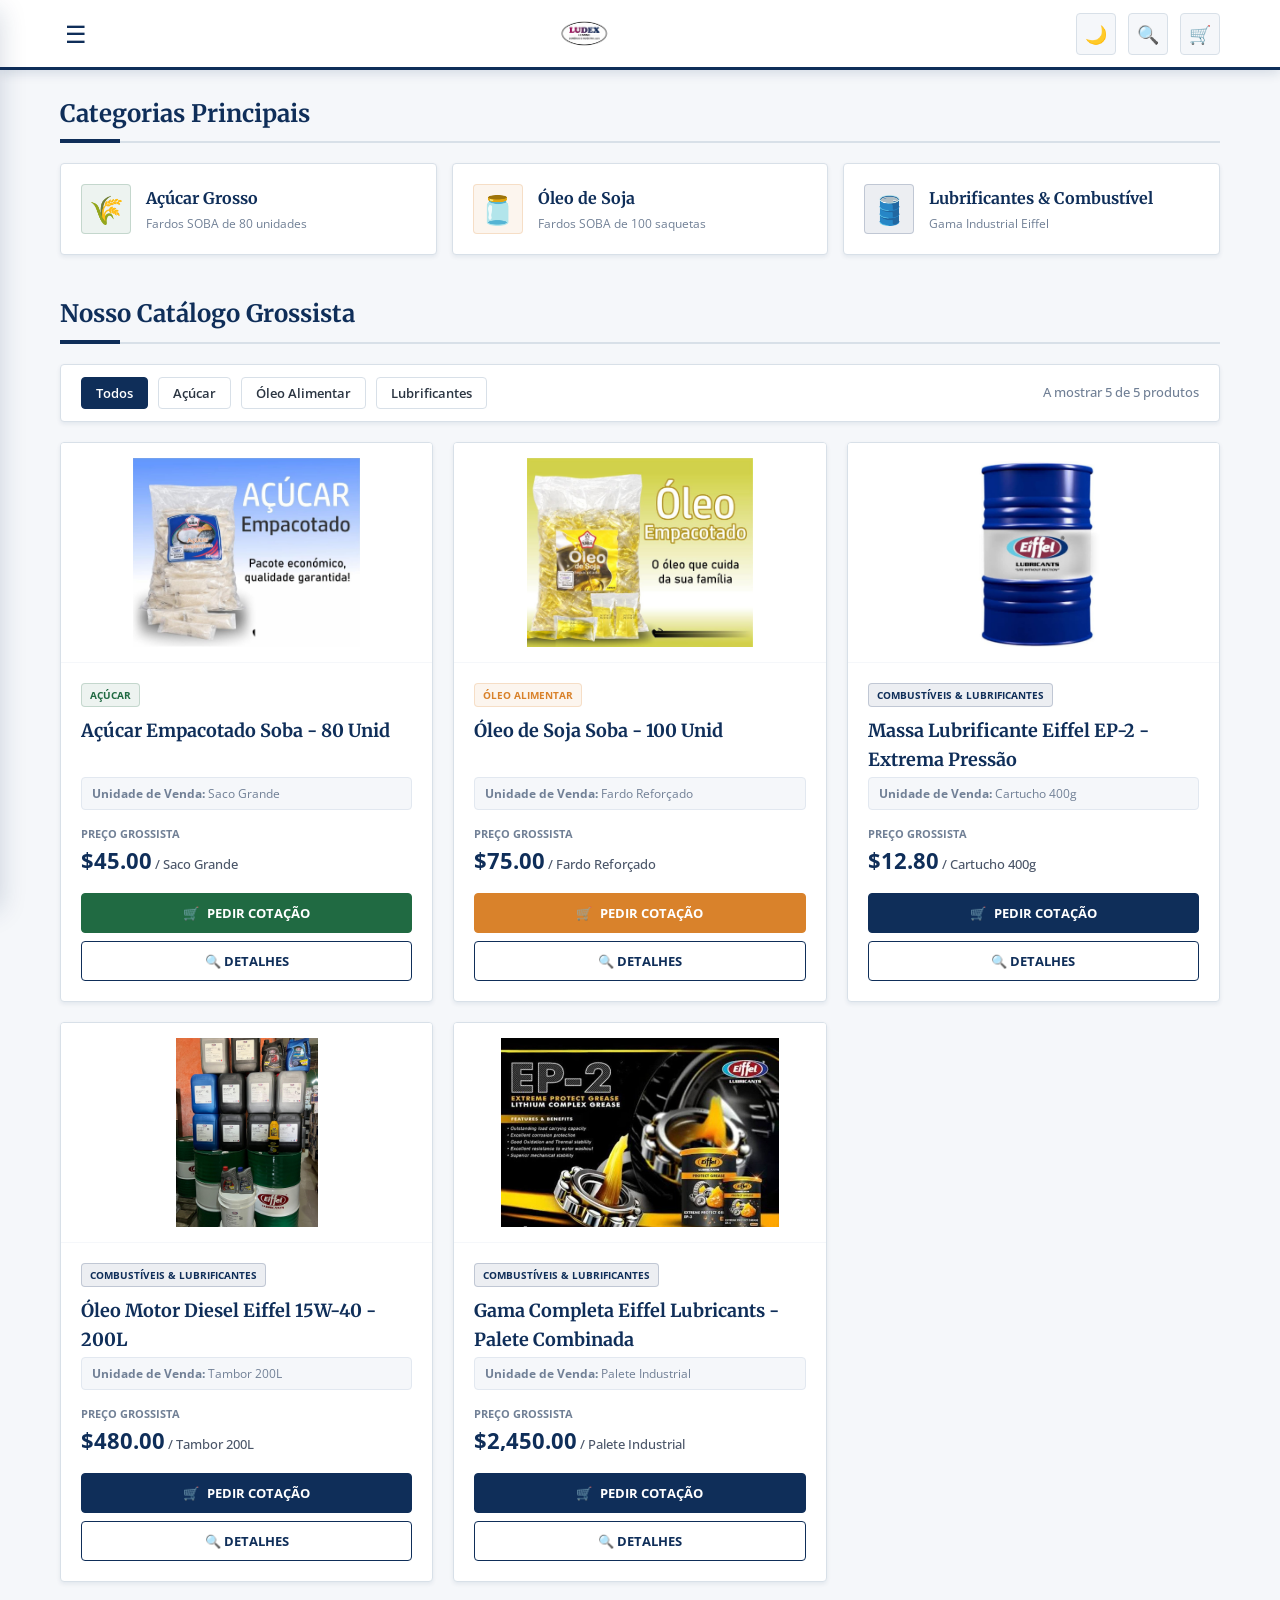
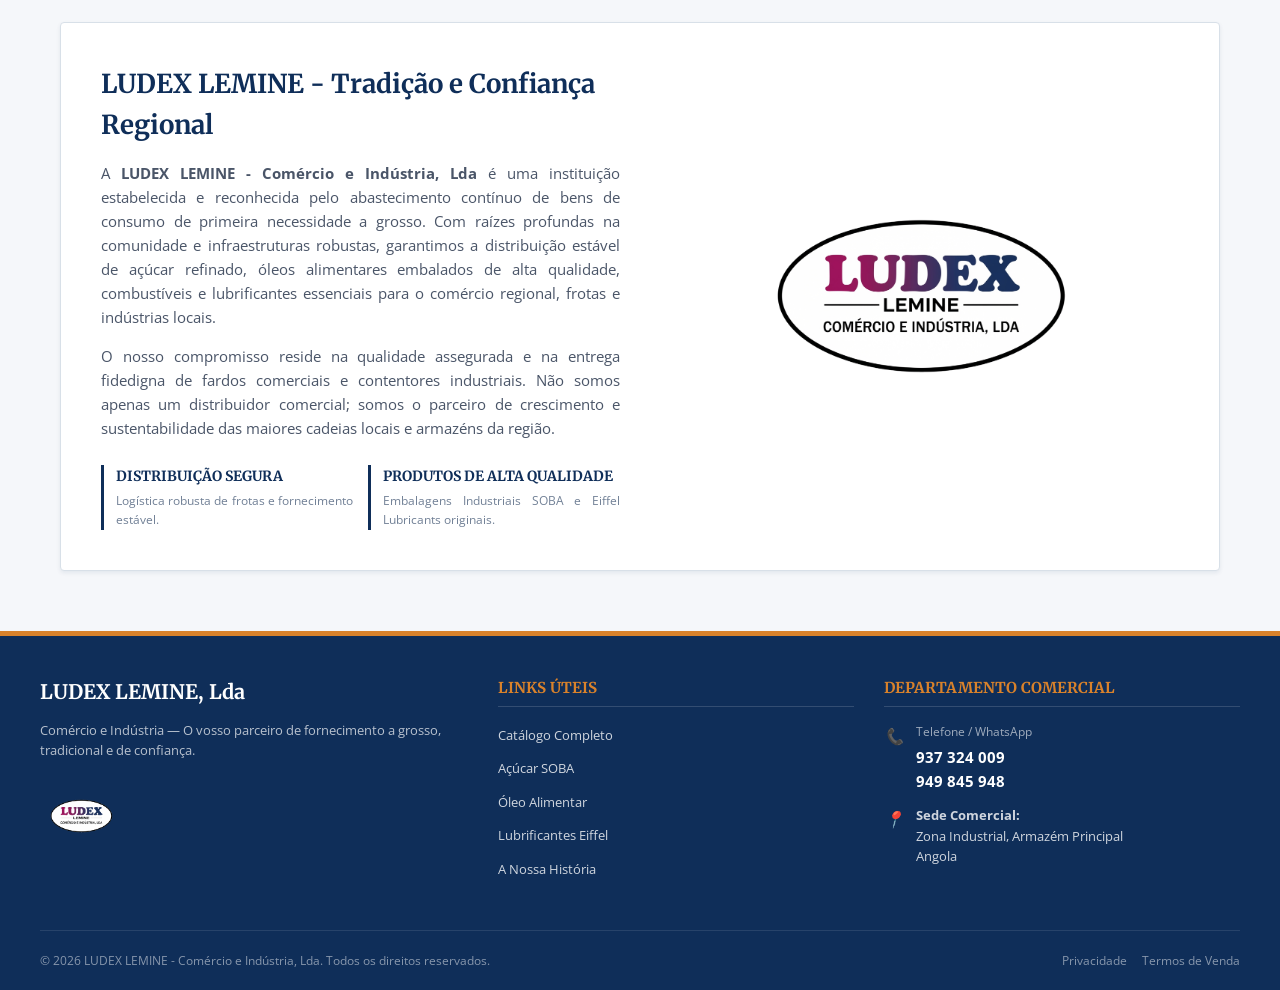
==== commit ff6c9db7: "Update footer description for clarity and style" ====
--- a/index.html
+++ b/index.html
@@ -138,7 +138,7 @@
             <!-- Column 1: Brand Info -->
             <div class="footer-brand">
                 <h2>LUDEX LEMINE, Lda</h2>
-                <p>Comércio e Indústria - O vosso parceiro de fornecimento a grosso tradicional e de confiança.</p>
+                <p>Comércio e Indústria — O vosso parceiro de fornecimento a grosso, tradicional e de confiança.</p>
                 <img src="images/logo.png" alt="Logotipo LUDEX LEMINE"
                     style="height: 60px; object-fit: contain; margin-top: 10px;">
             </div>
